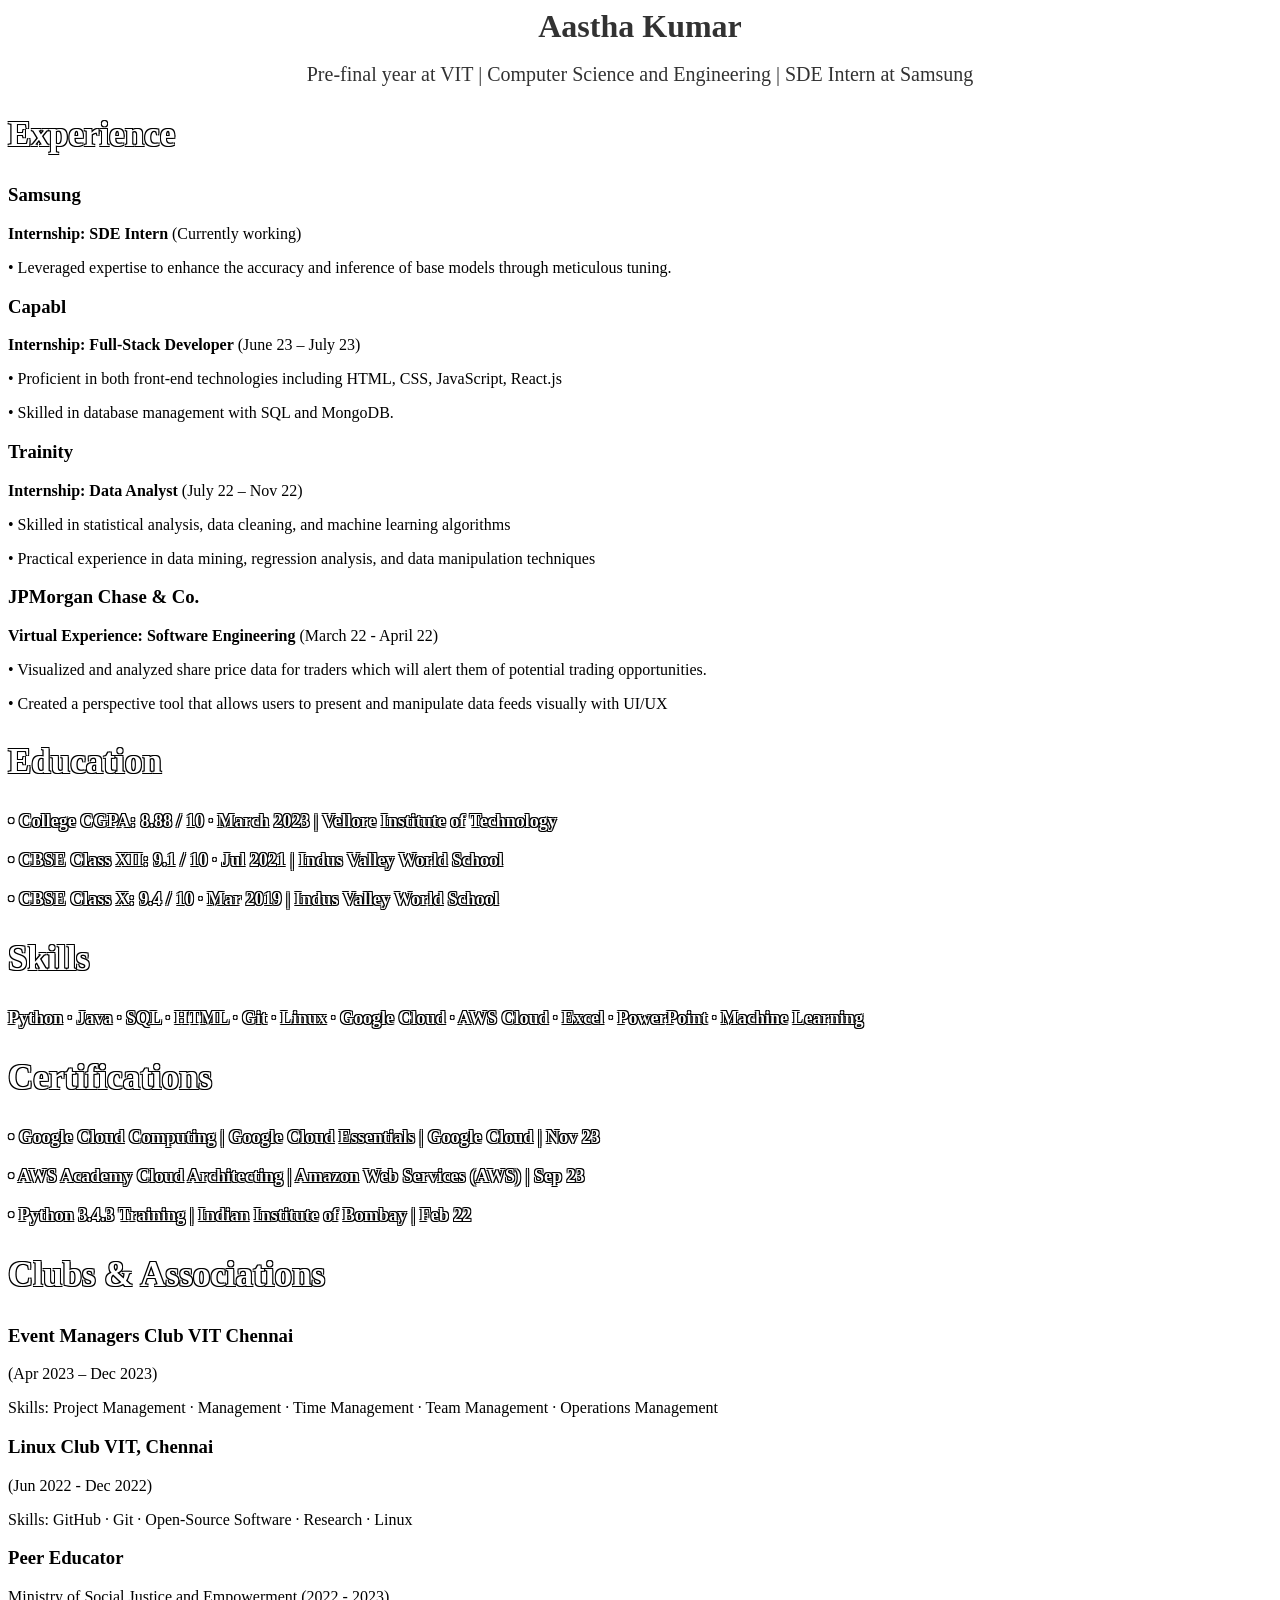
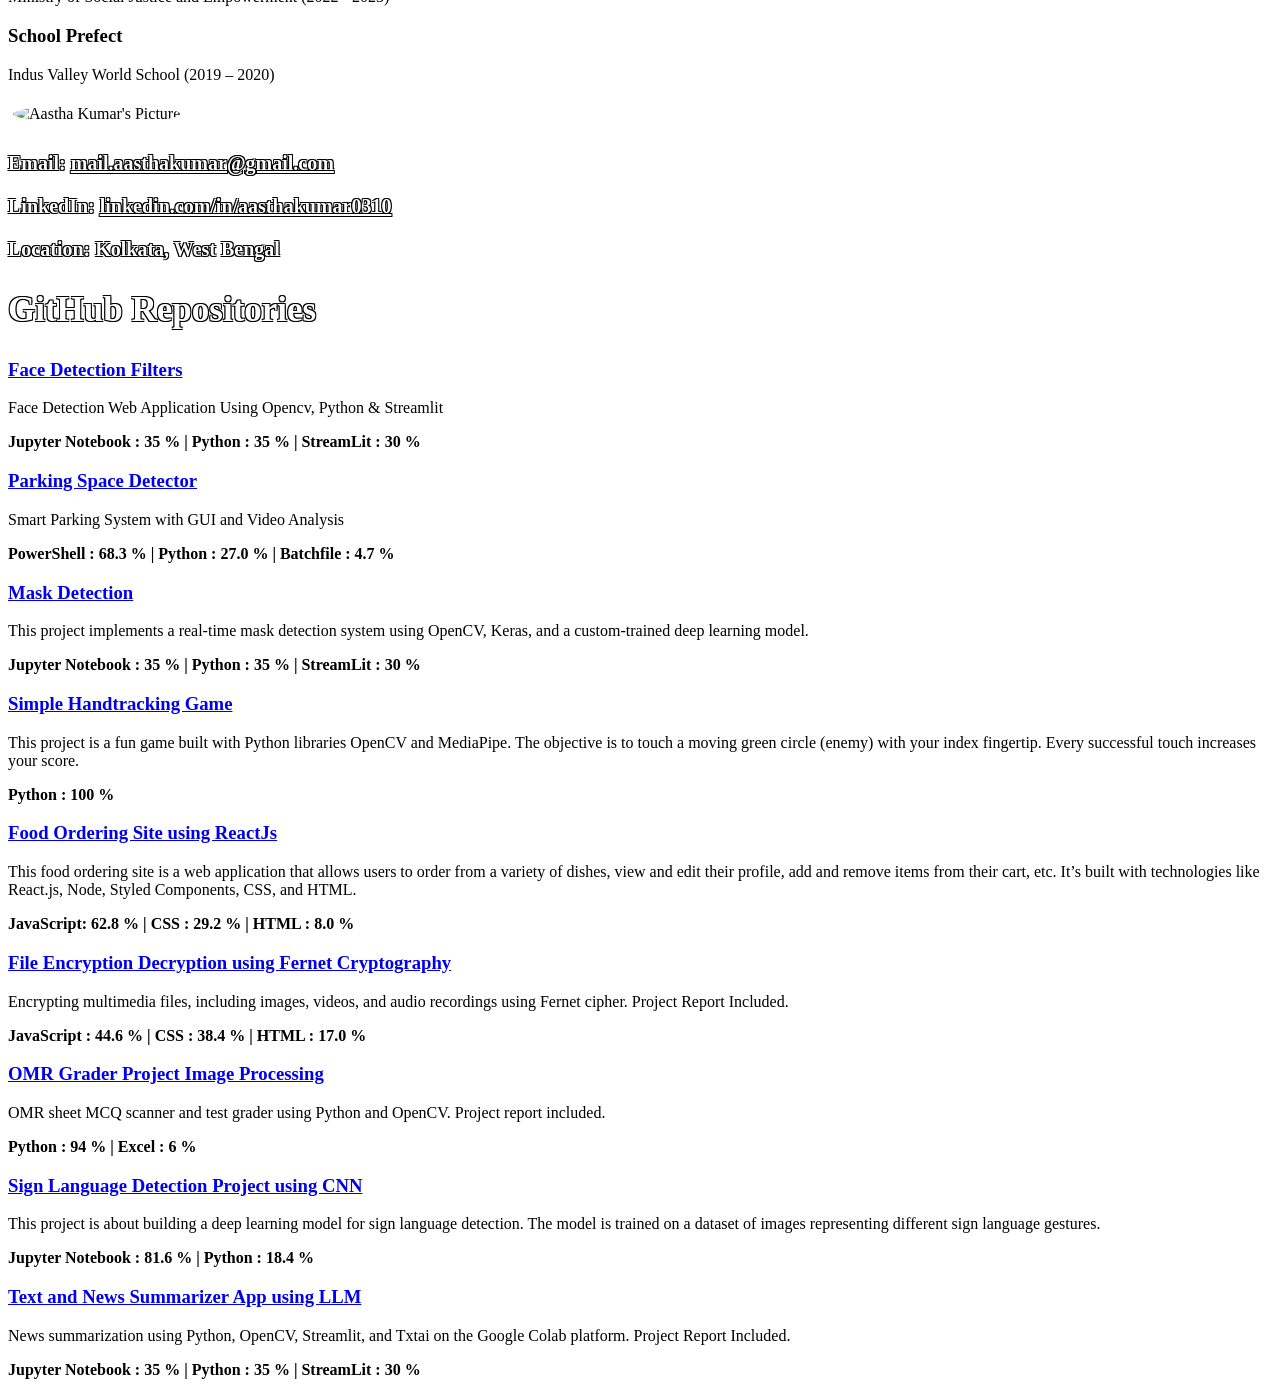
==== index.html @ ce2ca61d "Rename portfolio.html to index.html" ====
<!DOCTYPE html>
<html lang="en">
<head>
    <meta charset="UTF-8">
    <meta name="viewport" content="width=device-width, initial-scale=1.0">
    <title>Aastha Kumar's Resume Portfolio</title>
    <link rel="stylesheet" href="styles.css">
    <style>
        .header {
            font-weight: 300; /* Thinner font weight */
            opacity: 0.8; /* More transparent */
            text-align: center;
            margin-bottom: 20px;
        }
        .header h1 {
            margin: 0;
            font-size: 2em; /* Adjust font size as needed */
        }
        .header p {
            margin: 0;
            font-size: 1em; /* Adjust font size as needed */
        }
        .outlined-heading {
            color: white;
            text-shadow: -1px -1px 0 black, 1px -1px 0 black, -1px 1px 0 black, 1px 1px 0 black;
            font-weight: bold;
            font-size: 1.5em; /* Increase the font size */
        }
        .outlined-text {
            color: black;
            text-shadow: -1px -1px 0 #fff, 1px -1px 0 #fff, -1px 1px 0 #fff, 1px 1px 0 #fff;
            font-size: 1.2em; /* Increase the font size */
        }
    </style>
</head>
<body>
    <header class="header">
      <h1><b>Aastha Kumar</b></h1><br>
        <p style="font-size:20px;">Pre-final year at VIT | Computer Science and Engineering | SDE Intern at Samsung</p>
    </header>
    <div class="container">
        <div class="left-column">
            <section class="experience">
                <h2 style="font-size:35px;" class="outlined-heading">Experience</h2>
                <div>
                    <h3><b>Samsung</b></h3>
                    <p ><strong>Internship: SDE Intern</strong> (Currently working)</p>
                    <p>• Leveraged expertise to enhance the accuracy and inference of base models through meticulous tuning.</p>
                </div>
                <div>
                    <h3><b>Capabl</b></h3>
                    <p><strong>Internship: Full-Stack Developer</strong> (June 23 – July 23)</p>
                    <p>• Proficient in both front-end technologies including HTML, CSS, JavaScript, React.js</p>
                    <p>• Skilled in database management with SQL and MongoDB.</p>
                </div>
                <div>
                    <h3><b>Trainity</b></h3>
                    <p><strong>Internship: Data Analyst</strong> (July 22 – Nov 22)</p>
                    <p>• Skilled in statistical analysis, data cleaning, and machine learning algorithms</p>
                    <p>• Practical experience in data mining, regression analysis, and data manipulation techniques</p>
                </div>
                <div>
                    <h3><b>JPMorgan Chase & Co.</b></h3>
                    <p><strong>Virtual Experience: Software Engineering</strong> (March 22 - April 22)</p>
                    <p>• Visualized and analyzed share price data for traders which will alert them of potential trading opportunities.</p>
                    <p>• Created a perspective tool that allows users to present and manipulate data feeds visually with UI/UX</p>
                </div>
            </section>
            <section class="education">
                <h2 style="font-size:35px;" class="outlined-heading">Education</h2>
                <p class="outlined-heading" style="font-size:18px">• College CGPA: 8.88 / 10 · March 2023 | Vellore Institute of Technology</p>
                <p class="outlined-heading" style="font-size:18px">• CBSE Class XII: 9.1 / 10 · Jul 2021 | Indus Valley World School</p>
                <p class="outlined-heading" style="font-size:18px">• CBSE Class X: 9.4 / 10 · Mar 2019 | Indus Valley World School</p>
            </section>
            <section class="skills">
                <h2 style="font-size:35px;" class="outlined-heading">Skills</h2>
                <p class="outlined-heading" style="font-size:18px">Python · Java · SQL · HTML · Git · Linux · Google Cloud · AWS Cloud · Excel · PowerPoint · Machine Learning</p>
            </section>
            <section class="certifications">
                <h2 style="font-size:35px;" class="outlined-heading">Certifications</h2>
                <p class="outlined-heading" style="font-size:18px">• Google Cloud Computing | Google Cloud Essentials | Google Cloud | Nov 23</p>
                <p class="outlined-heading" style="font-size:18px">• AWS Academy Cloud Architecting | Amazon Web Services (AWS) | Sep 23</p>
                <p class="outlined-heading" style="font-size:18px">• Python 3.4.3 Training | Indian Institute of Bombay | Feb 22</p>
            </section>
            <section class="clubs">
                <h2 style="font-size:35px;" class="outlined-heading">Clubs & Associations</h2>
                <div>
                    <h3><b>Event Managers Club VIT Chennai</b></h3>
                    <p>(Apr 2023 – Dec 2023)</p>
                    <p>Skills: Project Management · Management · Time Management · Team Management · Operations Management</p>
                </div>
                <div>
                    <h3><b>Linux Club VIT, Chennai</b></h3>
                    <p>(Jun 2022 - Dec 2022)</p>
                    <p>Skills: GitHub · Git · Open-Source Software · Research · Linux</p>
                </div>
                <div>
                  <h3><b>Peer Educator</b></h3>
                    <p>Ministry of Social Justice and Empowerment (2022 - 2023)</p>
                </div>
                <div>
                    <h3><b>School Prefect</b></h3>
                    <p>Indus Valley World School (2019 – 2020)</p>
                </div>
            </section>
        </div>
        <div class="right-column">
            <img src="https://get-aastha.github.io/mypic/me.png" alt="Aastha Kumar's Picture" style="border-radius: 50%; width: 200px; height: 200px; background-color: white; margin: 0 auto; overflow: hidden; border: 5px solid white;">
          

          <h3 style="font-size:20px;" class="outlined-heading">Email: <a href="mailto:mail.aasthakumar@gmail.com" style ="color:white">mail.aasthakumar@gmail.com</a></h3>
            
          <h3 style="font-size:20px;" class="outlined-heading" >LinkedIn: <a href="https://linkedin.com/in/aasthakumar0310" style ="color:white" target="_blank"  >linkedin.com/in/aasthakumar0310</a></h3>
            
             <h2 style="font-size:20px;" class="outlined-heading">Location: Kolkata, West Bengal</h2>
            <section class="github">
                <h2 style="font-size:35px;" class="outlined-heading">GitHub Repositories</h2>
                <div>
                    <h3><a href="https://github.com/get-aastha/Face-Detection-Filters" target="_blank">Face Detection Filters</a> </h3>
                    <p style="color: black">Face Detection Web Application Using Opencv, Python & Streamlit</p>
                   <p style="color: black"><strong>Jupyter Notebook : 35 % | Python : 35 % | StreamLit : 30 % </strong> </p>
                 
                </div>
                <div>
                    
                    <h3><a href="https://github.com/get-aastha/Parking-Space-Detector" target="_blank">Parking Space Detector</a> </h3>
                    <p style="color: black">Smart Parking System with GUI and Video Analysis</p>
                    <p style="color: black" ><strong>PowerShell : 68.3 % | Python : 27.0 % | Batchfile : 4.7 %</strong></p>
                </div>
                <div>
                    <h3><a href="https://github.com/get-aastha/Mask_Detection" target="_blank">Mask Detection</a> </h3>
                    <p style="color: black">This project implements a real-time mask detection system using OpenCV, Keras, and a custom-trained deep learning model.</p>
                    <p style="color: black"><strong>Jupyter Notebook : 35 % | Python : 35 % | StreamLit : 30 %</strong></p>
                </div>
                <div>
                    <h3><a href="https://github.com/get-aastha/Simple-Handtracking-Game" target="_blank">Simple Handtracking Game</a> </h3>
                    <p style="color: black">This project is a fun game built with Python libraries OpenCV and MediaPipe. The objective is to touch a moving green circle (enemy) with your index fingertip. Every successful touch increases your score.</p>
                    <p style="color: black"><strong>Python : 100 %</strong></p>
                </div>
                <div>
                    <h3><a href="https://github.com/get-aastha/Food-Ordering-Site-using-ReactJs" target="_blank">Food Ordering Site using ReactJs</a> </h3>
                    <p style="color: black">This food ordering site is a web application that allows users to order from a variety of dishes, view and edit their profile, add and remove items from their cart, etc. It’s built with technologies like React.js,  Node, Styled Components, CSS, and HTML.</p>
                    <p style="color: black"><strong>JavaScript: 62.8 % | CSS : 29.2 % | HTML : 8.0 %</strong> </p>
                </div>
              
                <div>
                    <h3><a href="https://github.com/get-aastha/File_Encryption_Decryption_using_Fernet_Cryptography" target="_blank">File Encryption Decryption using Fernet Cryptography</a> </h3>
                    <p style="color: black">Encrypting multimedia files, including images, videos, and audio recordings using Fernet cipher. Project Report Included.</p>
                    <p style="color:black"><strong>JavaScript : 44.6 % | CSS : 38.4 % | HTML : 17.0 %</strong> </p>
                </div>
                <div>
                    <h3><a href="https://github.com/get-aastha/OMR_Grader_Project_Image_Processing" target="_blank">OMR Grader Project Image Processing</a> </h3>
                    <p style="color: black">OMR sheet MCQ scanner and test grader using Python and OpenCV. Project report included.</p>
                    <p style="color: black"><strong>Python : 94 % | Excel : 6 % </strong></p>
                </div>
                <div>
                    <h3><a href="https://github.com/get-aastha/Sign-Language-Detection-Project-using-CNN" target="_blank">Sign Language Detection Project using CNN</a> </h3>
                    <p style="color: black">This project is about building a deep learning model for sign language detection. The model is trained on a dataset of images representing different sign language gestures.</p>
                    <p style="color: black"><strong>Jupyter Notebook : 81.6 % | Python : 18.4 %</strong></p>
                </div>
                <div>
                    <h3><a href="https://github.com/get-aastha/Text_Summarizer_LLM" target="_blank">Text and News Summarizer App using LLM</a> </h3>
                    <p style="color: black">News summarization using Python, OpenCV, Streamlit, and Txtai on the Google Colab platform. Project Report Included.</p>
                    <p style="color: black"><strong>Jupyter Notebook : 35 % | Python : 35 % | StreamLit : 30 % </strong> </p>
                </div>
            </section>
        </div>
    </div>
    <script src="script.js"></script>
</body>
</html>
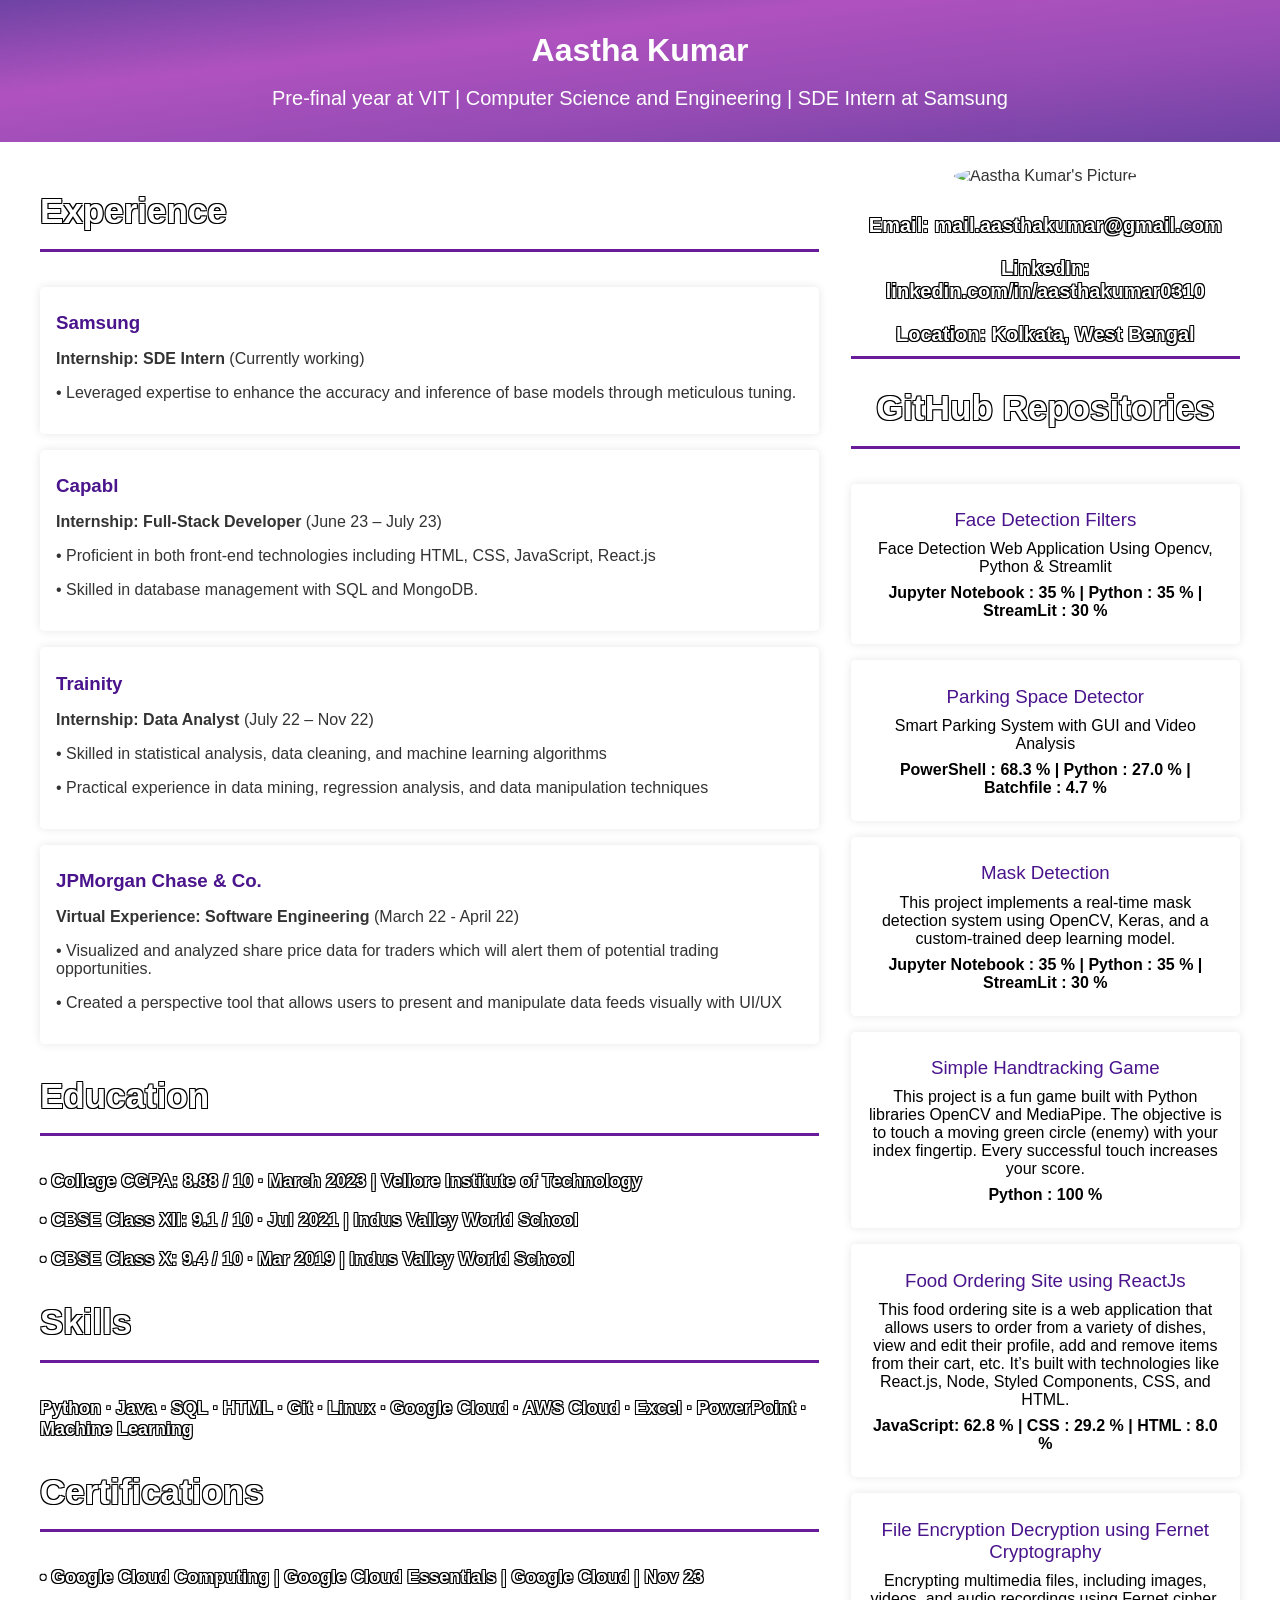
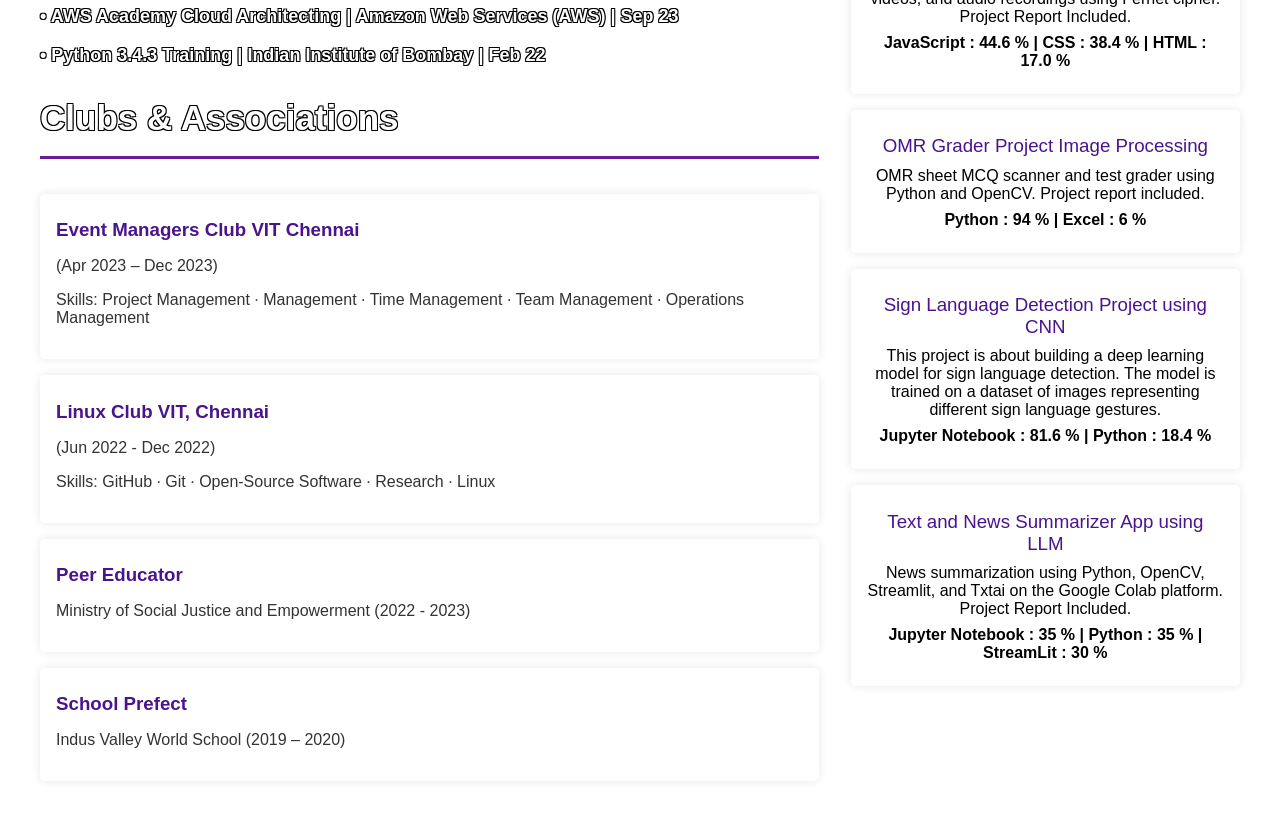
==== commit 7767aae5: "Update index.html" ====
--- a/index.html
+++ b/index.html
@@ -4,7 +4,7 @@
     <meta charset="UTF-8">
     <meta name="viewport" content="width=device-width, initial-scale=1.0">
     <title>Aastha Kumar's Resume Portfolio</title>
-    <link rel="stylesheet" href="styles.css">
+    <link rel="stylesheet" href="index.css">
     <style>
         .header {
             font-weight: 300; /* Thinner font weight */
@@ -166,6 +166,6 @@
             </section>
         </div>
     </div>
-    <script src="script.js"></script>
+    <script src="index.js"></script>
 </body>
 </html>
--- a/index.css
+++ b/index.css
@@ -0,0 +1,127 @@
+body {
+    font-family: 'Arial', sans-serif;
+    margin: 0;
+    padding: 0;
+    background: url('https://4kwallpapers.com/images/wallpapers/lofi-japanese-2880x1800-14884.jpg') no-repeat center center fixed;
+    background-size: cover;
+    color: #333;
+}
+
+header {
+    background: linear-gradient(to bottom right, #4a148c, #9c27b0, #7b1fa2, #4a148c);
+    color: white;
+    text-align: center;
+    padding: 2em 0;
+    margin-bottom: 2em;
+}
+
+header h1 {
+    margin: 0.5em 0;
+    font-size: 2.5em;
+    font-weight: 400;
+}
+
+header p {
+    margin: 0.2em 0;
+    font-size: 1.2em;
+}
+
+.container {
+    display: flex;
+    max-width: 1200px;
+    margin: 0 auto;
+    padding: 0 2em;
+}
+
+.left-column {
+    flex: 2;
+    margin-right: 2em;
+}
+
+.right-column {
+    flex: 1;
+    text-align: center;
+}
+
+.right-column img {
+    width: 200px;
+    height: 200px;
+    border-radius: 50%;
+    margin-bottom: 1em;
+}
+
+.right-column p {
+    margin: 0.5em 0;
+    color: white;
+}
+
+.right-column a {
+    color: #ff9800;
+    text-decoration: none;
+}
+
+.right-column a:hover {
+    text-decoration: underline;
+}
+
+main {
+    background-color: rgba(255, 255, 255, 0.9);
+    border-radius: 10px;
+    box-shadow: 0 0 15px rgba(0, 0, 0, 0.1);
+    margin-bottom: 2em;
+    padding: 2em;
+}
+
+section {
+    margin-bottom: 2em;
+}
+
+h2 {
+    border-bottom: 3px solid #6a1b9a;
+    padding-bottom: 0.5em;
+    margin-bottom: 1em;
+    color: #6a1b9a;
+    font-weight: 400;
+}
+
+.experience div, .clubs div, .github div {
+    margin: 1em 0;
+    padding: 1em;
+    background-color: rgba(255, 255, 255, 0.9);
+    border-radius: 5px;
+    box-shadow: 0 0 10px rgba(0, 0, 0, 0.1);
+}
+
+.experience h3, .clubs h3, .github h3 {
+    margin: 0.5em 0;
+    color: #4a148c;
+    font-weight: 400;
+}
+
+.github h3 a {
+    color: #4a148c;
+    text-decoration: none;
+}
+
+.github h3 span {
+    font-size: 0.8em;
+    font-weight: 300;
+    color: #666;
+}
+
+a {
+    color: #ff9800;
+    text-decoration: none;
+}
+
+a:hover {
+    text-decoration: underline;
+}
+
+.contact-info {
+    color: white;
+}
+
+.github-heading {
+    color: white;
+}
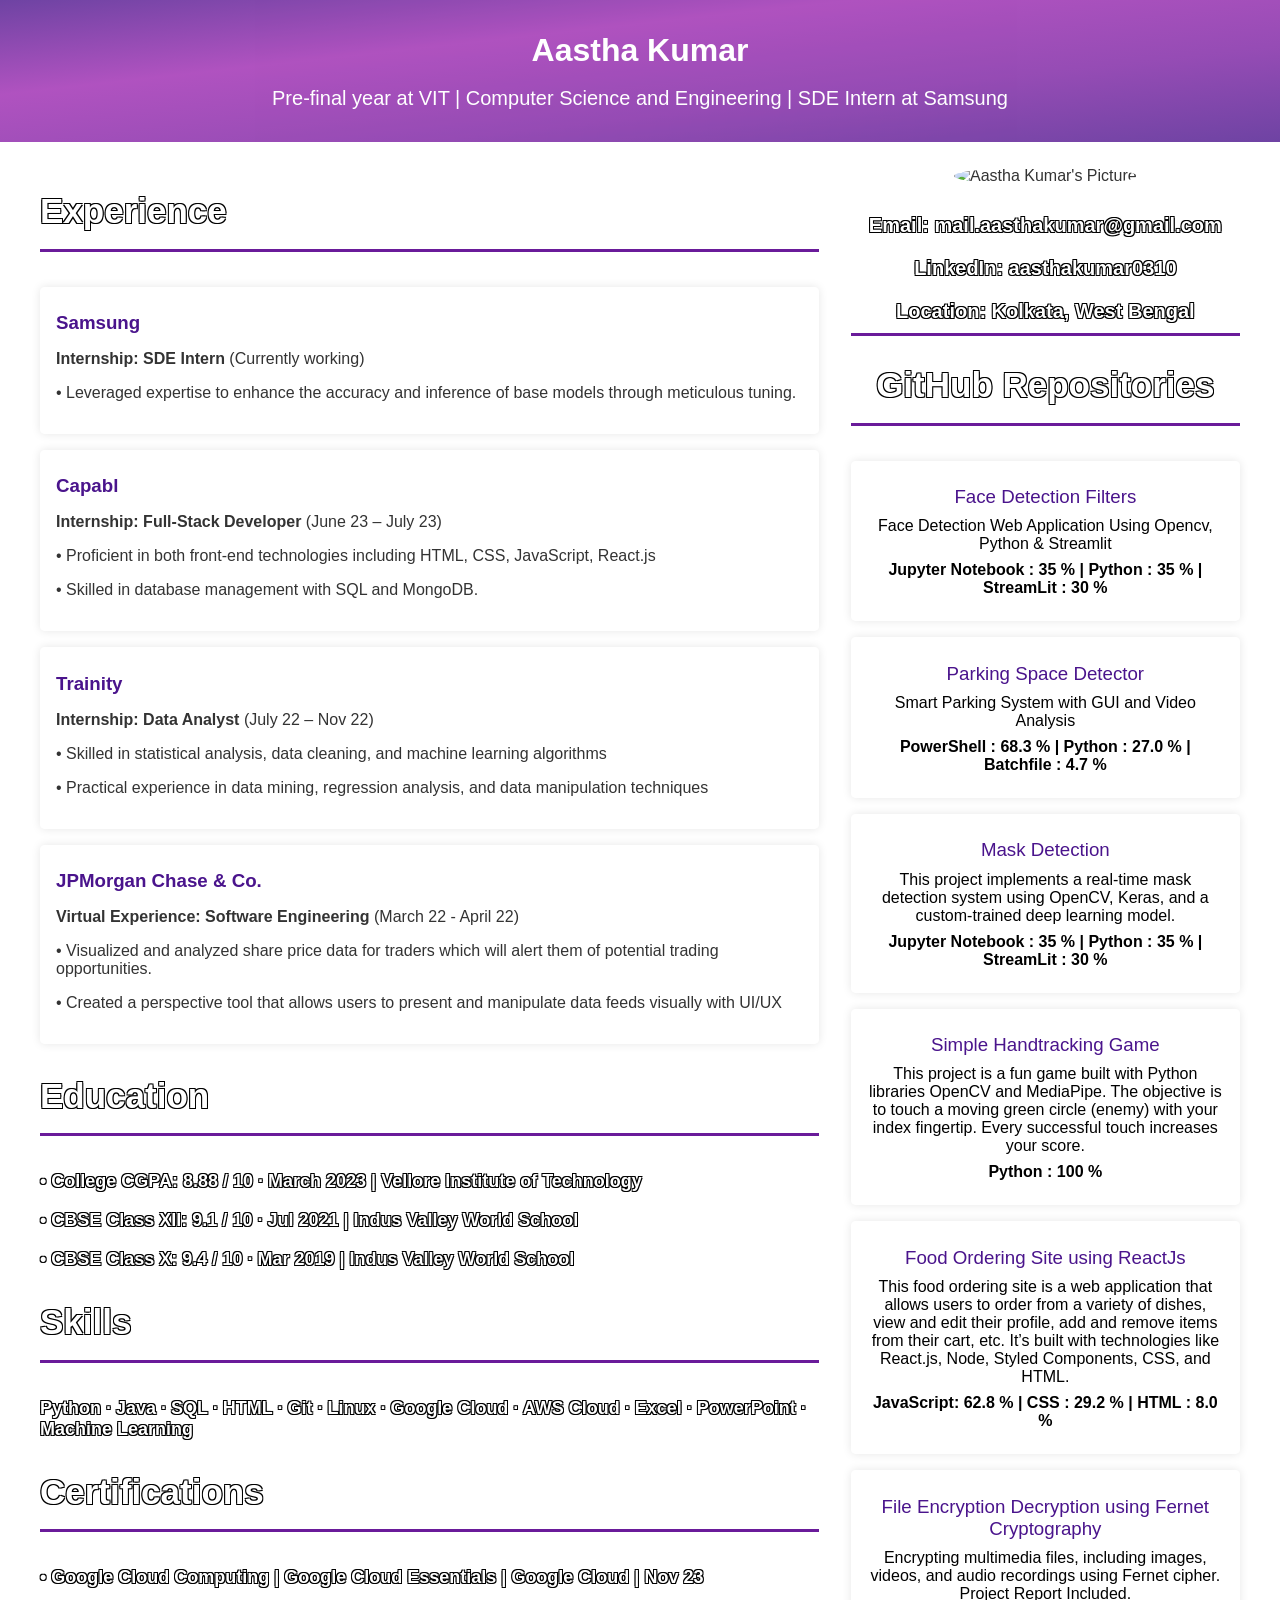
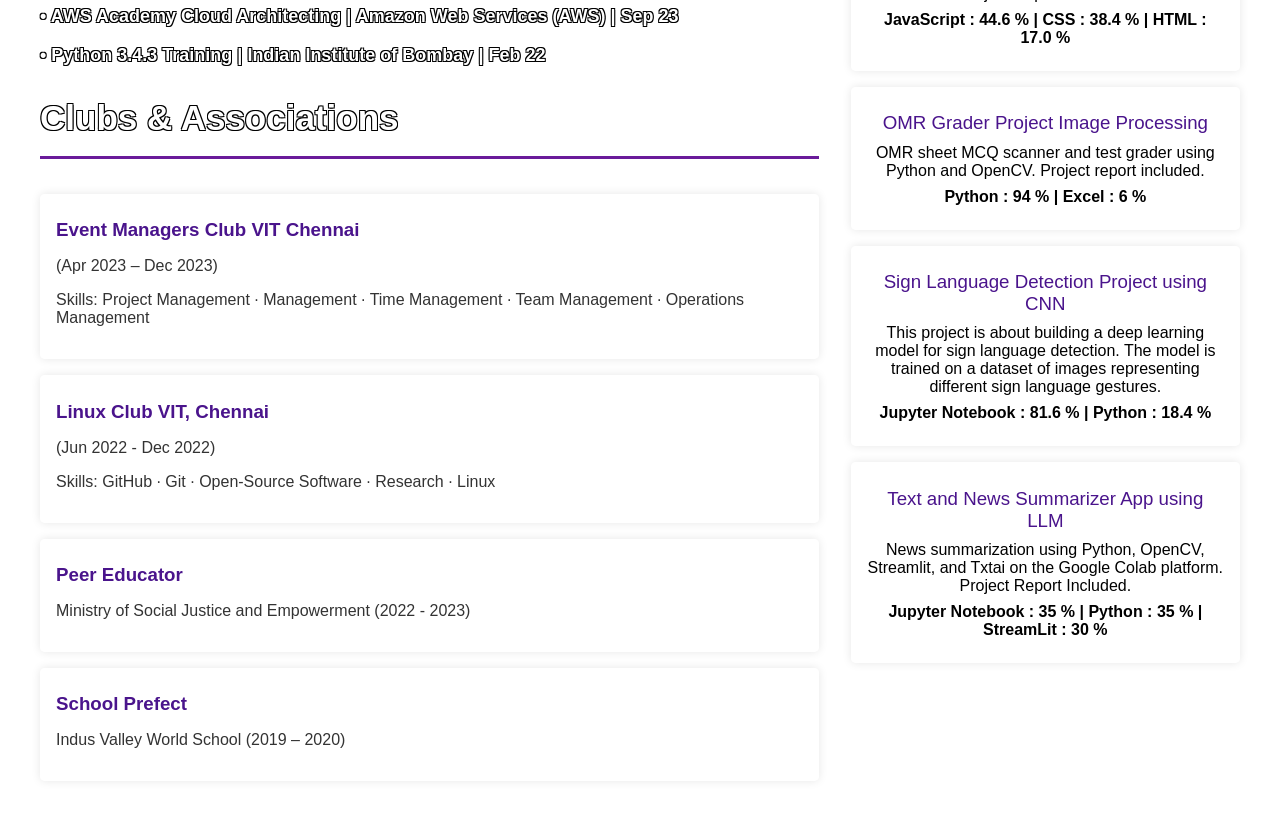
==== commit 56bc4cc1: "Update index.html" ====
--- a/index.html
+++ b/index.html
@@ -110,7 +110,7 @@
 
           <h3 style="font-size:20px;" class="outlined-heading">Email: <a href="mailto:mail.aasthakumar@gmail.com" style ="color:white">mail.aasthakumar@gmail.com</a></h3>
             
-          <h3 style="font-size:20px;" class="outlined-heading" >LinkedIn: <a href="https://linkedin.com/in/aasthakumar0310" style ="color:white" target="_blank"  >linkedin.com/in/aasthakumar0310</a></h3>
+          <h3 style="font-size:20px;" class="outlined-heading" >LinkedIn: <a href="https://linkedin.com/in/aasthakumar0310" style ="color:white" target="_blank"  >aasthakumar0310</a></h3>
             
              <h2 style="font-size:20px;" class="outlined-heading">Location: Kolkata, West Bengal</h2>
             <section class="github">
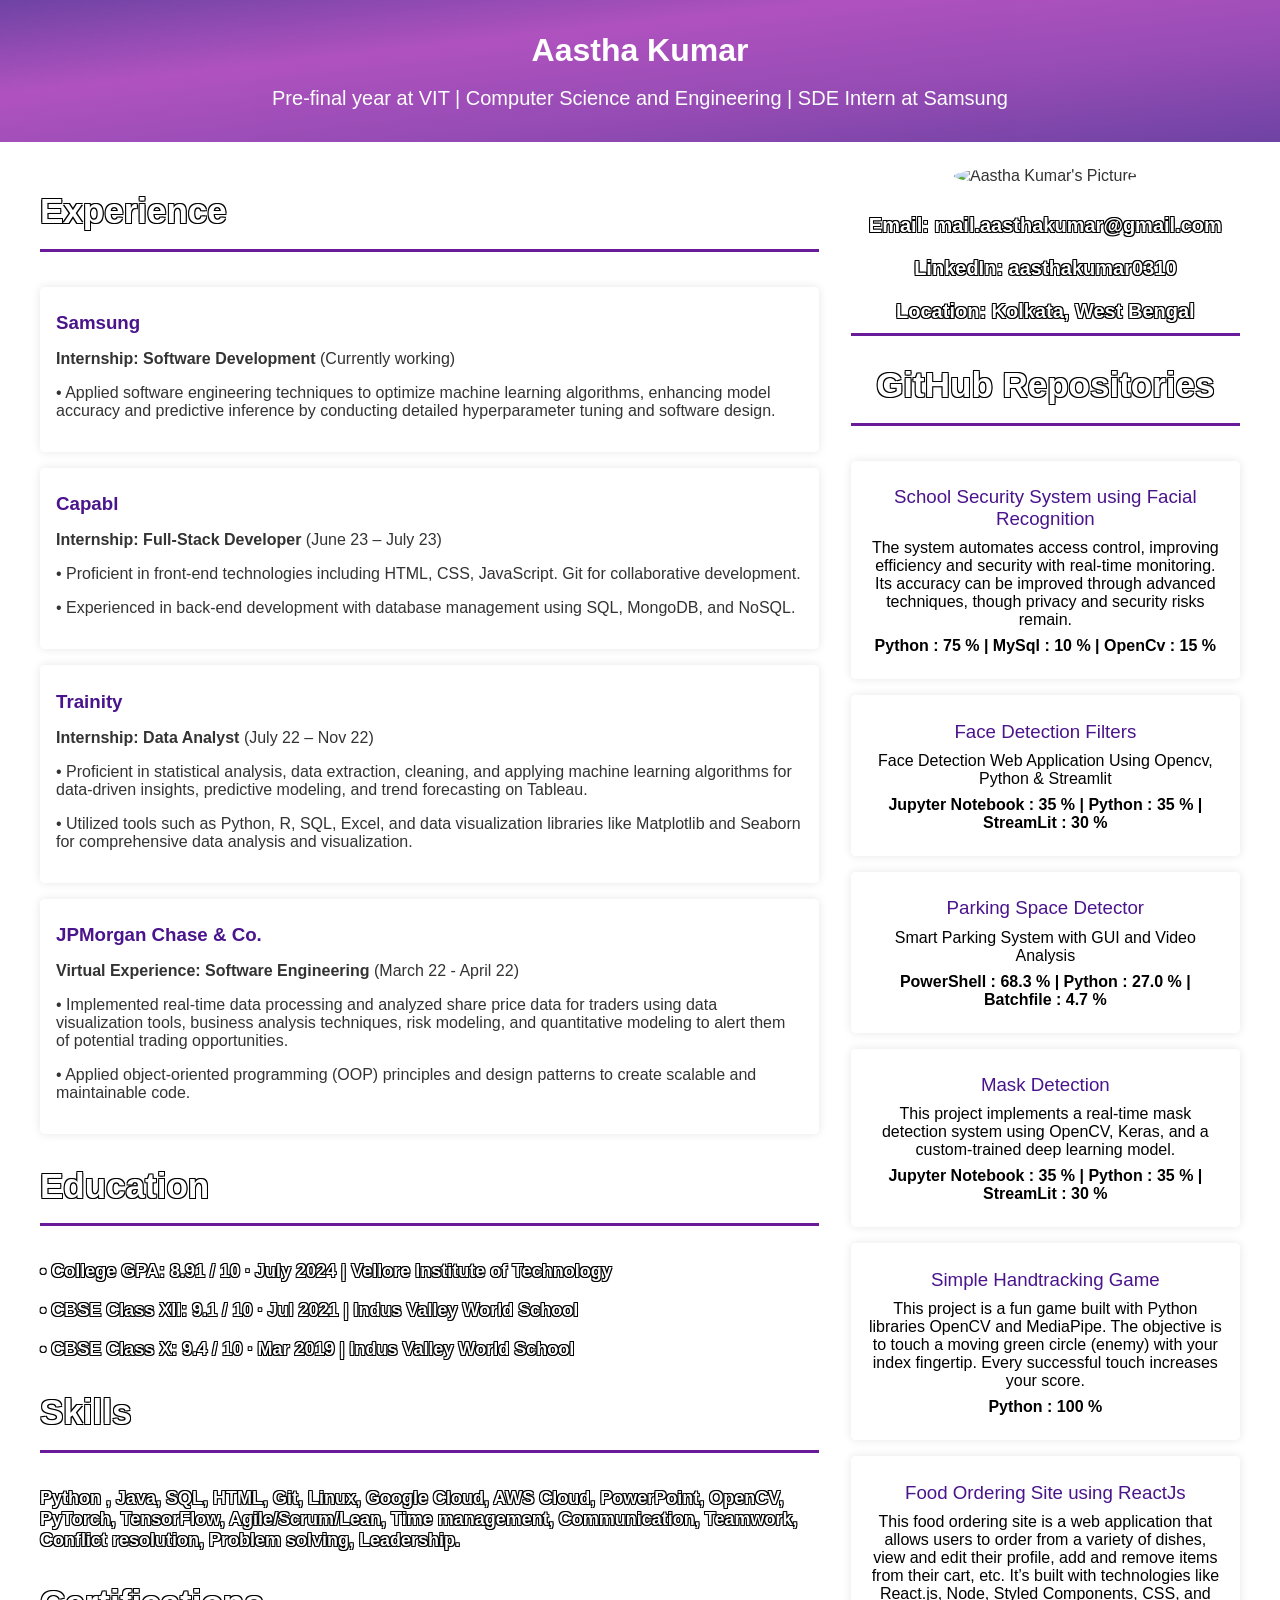
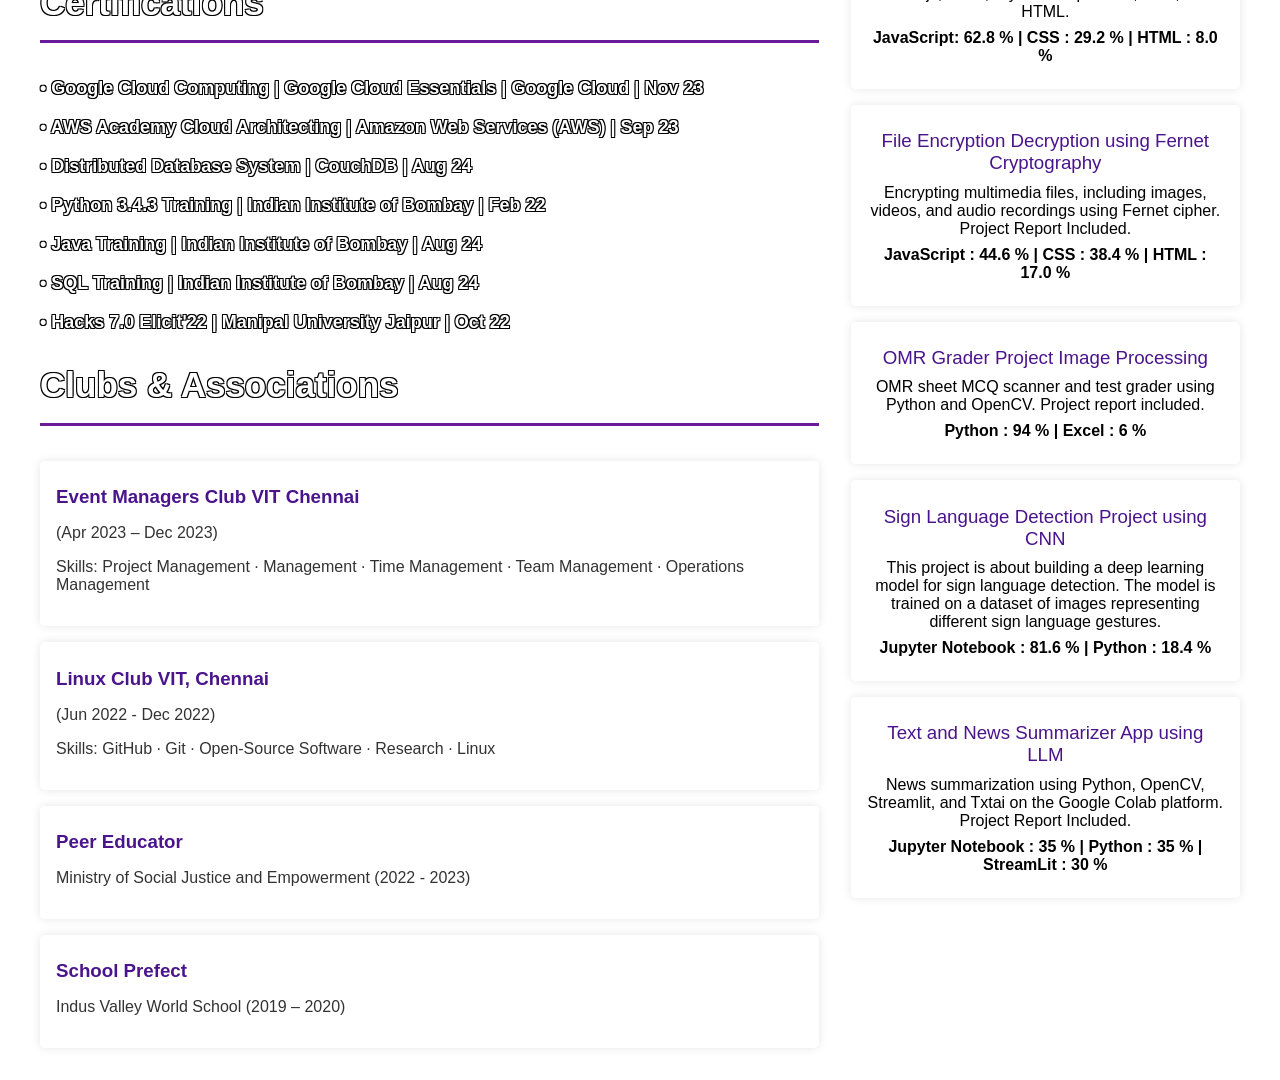
==== commit 4e2bed62: "Update index.html" ====
--- a/index.html
+++ b/index.html
@@ -41,46 +41,50 @@
     <div class="container">
         <div class="left-column">
             <section class="experience">
-                <h2 style="font-size:35px;" class="outlined-heading">Experience</h2>
-                <div>
-                    <h3><b>Samsung</b></h3>
-                    <p ><strong>Internship: SDE Intern</strong> (Currently working)</p>
-                    <p>• Leveraged expertise to enhance the accuracy and inference of base models through meticulous tuning.</p>
-                </div>
-                <div>
-                    <h3><b>Capabl</b></h3>
-                    <p><strong>Internship: Full-Stack Developer</strong> (June 23 – July 23)</p>
-                    <p>• Proficient in both front-end technologies including HTML, CSS, JavaScript, React.js</p>
-                    <p>• Skilled in database management with SQL and MongoDB.</p>
-                </div>
-                <div>
-                    <h3><b>Trainity</b></h3>
-                    <p><strong>Internship: Data Analyst</strong> (July 22 – Nov 22)</p>
-                    <p>• Skilled in statistical analysis, data cleaning, and machine learning algorithms</p>
-                    <p>• Practical experience in data mining, regression analysis, and data manipulation techniques</p>
-                </div>
-                <div>
-                    <h3><b>JPMorgan Chase & Co.</b></h3>
-                    <p><strong>Virtual Experience: Software Engineering</strong> (March 22 - April 22)</p>
-                    <p>• Visualized and analyzed share price data for traders which will alert them of potential trading opportunities.</p>
-                    <p>• Created a perspective tool that allows users to present and manipulate data feeds visually with UI/UX</p>
-                </div>
-            </section>
+    <h2 style="font-size:35px;" class="outlined-heading">Experience</h2>
+    <div>
+        <h3><b>Samsung</b></h3>
+        <p><strong>Internship: Software Development</strong> (Currently working)</p>
+        <p>• Applied software engineering techniques to optimize machine learning algorithms, enhancing model accuracy and predictive inference by conducting detailed hyperparameter tuning and software design.</p>
+    </div>
+    <div>
+        <h3><b>Capabl</b></h3>
+        <p><strong>Internship: Full-Stack Developer</strong> (June 23 – July 23)</p>
+        <p>• Proficient in front-end technologies including HTML, CSS, JavaScript. Git for collaborative development.</p>
+        <p>• Experienced in back-end development with database management using SQL, MongoDB, and NoSQL.</p>
+    </div>
+    <div>
+        <h3><b>Trainity</b></h3>
+        <p><strong>Internship: Data Analyst</strong> (July 22 – Nov 22)</p>
+        <p>• Proficient in statistical analysis, data extraction, cleaning, and applying machine learning algorithms for data-driven insights, predictive modeling, and trend forecasting on Tableau.</p>
+        <p>• Utilized tools such as Python, R, SQL, Excel, and data visualization libraries like Matplotlib and Seaborn for comprehensive data analysis and visualization.</p>
+    </div>
+    <div>
+        <h3><b>JPMorgan Chase & Co.</b></h3>
+        <p><strong>Virtual Experience: Software Engineering</strong> (March 22 - April 22)</p>
+        <p>• Implemented real-time data processing and analyzed share price data for traders using data visualization tools, business analysis techniques, risk modeling, and quantitative modeling to alert them of potential trading opportunities.</p>
+        <p>• Applied object-oriented programming (OOP) principles and design patterns to create scalable and maintainable code.</p>
+    </div>
+</section>
             <section class="education">
                 <h2 style="font-size:35px;" class="outlined-heading">Education</h2>
-                <p class="outlined-heading" style="font-size:18px">• College CGPA: 8.88 / 10 · March 2023 | Vellore Institute of Technology</p>
+                <p class="outlined-heading" style="font-size:18px">• College GPA: 8.91 / 10 · July 2024 | Vellore Institute of Technology</p>
                 <p class="outlined-heading" style="font-size:18px">• CBSE Class XII: 9.1 / 10 · Jul 2021 | Indus Valley World School</p>
                 <p class="outlined-heading" style="font-size:18px">• CBSE Class X: 9.4 / 10 · Mar 2019 | Indus Valley World School</p>
             </section>
             <section class="skills">
                 <h2 style="font-size:35px;" class="outlined-heading">Skills</h2>
-                <p class="outlined-heading" style="font-size:18px">Python · Java · SQL · HTML · Git · Linux · Google Cloud · AWS Cloud · Excel · PowerPoint · Machine Learning</p>
+                <p class="outlined-heading" style="font-size:18px">Python , Java, SQL, HTML, Git, Linux, Google Cloud, AWS Cloud, PowerPoint, OpenCV, PyTorch, TensorFlow, Agile/Scrum/Lean, Time management, Communication, Teamwork, Conflict resolution, Problem solving, Leadership.</p>
             </section>
             <section class="certifications">
                 <h2 style="font-size:35px;" class="outlined-heading">Certifications</h2>
                 <p class="outlined-heading" style="font-size:18px">• Google Cloud Computing | Google Cloud Essentials | Google Cloud | Nov 23</p>
                 <p class="outlined-heading" style="font-size:18px">• AWS Academy Cloud Architecting | Amazon Web Services (AWS) | Sep 23</p>
+              <p class="outlined-heading" style="font-size:18px">• Distributed Database System | CouchDB | Aug 24</p>
                 <p class="outlined-heading" style="font-size:18px">• Python 3.4.3 Training | Indian Institute of Bombay | Feb 22</p>
+              <p class="outlined-heading" style="font-size:18px">• Java Training | Indian Institute of Bombay | Aug 24</p>
+              <p class="outlined-heading" style="font-size:18px">• SQL Training | Indian Institute of Bombay | Aug 24</p>
+              <p class="outlined-heading" style="font-size:18px">• Hacks 7.0 Elicit'22 | Manipal University Jaipur | Oct 22</p>
             </section>
             <section class="clubs">
                 <h2 style="font-size:35px;" class="outlined-heading">Clubs & Associations</h2>
@@ -115,6 +119,13 @@
              <h2 style="font-size:20px;" class="outlined-heading">Location: Kolkata, West Bengal</h2>
             <section class="github">
                 <h2 style="font-size:35px;" class="outlined-heading">GitHub Repositories</h2>
+              <div>
+                    <h3><a href="https://github.com/get-aastha/School-Security-System-using-Facial-Recognition" target="_blank">School Security System using Facial Recognition</a> </h3>
+                    <p style="color: black">
+The system automates access control, improving efficiency and security with real-time monitoring. Its accuracy can be improved through advanced techniques, though privacy and security risks remain.</p>
+                   <p style="color: black"><strong>Python : 75 % | MySql : 10 % | OpenCv : 15 % </strong> </p>
+                 
+                </div>
                 <div>
                     <h3><a href="https://github.com/get-aastha/Face-Detection-Filters" target="_blank">Face Detection Filters</a> </h3>
                     <p style="color: black">Face Detection Web Application Using Opencv, Python & Streamlit</p>
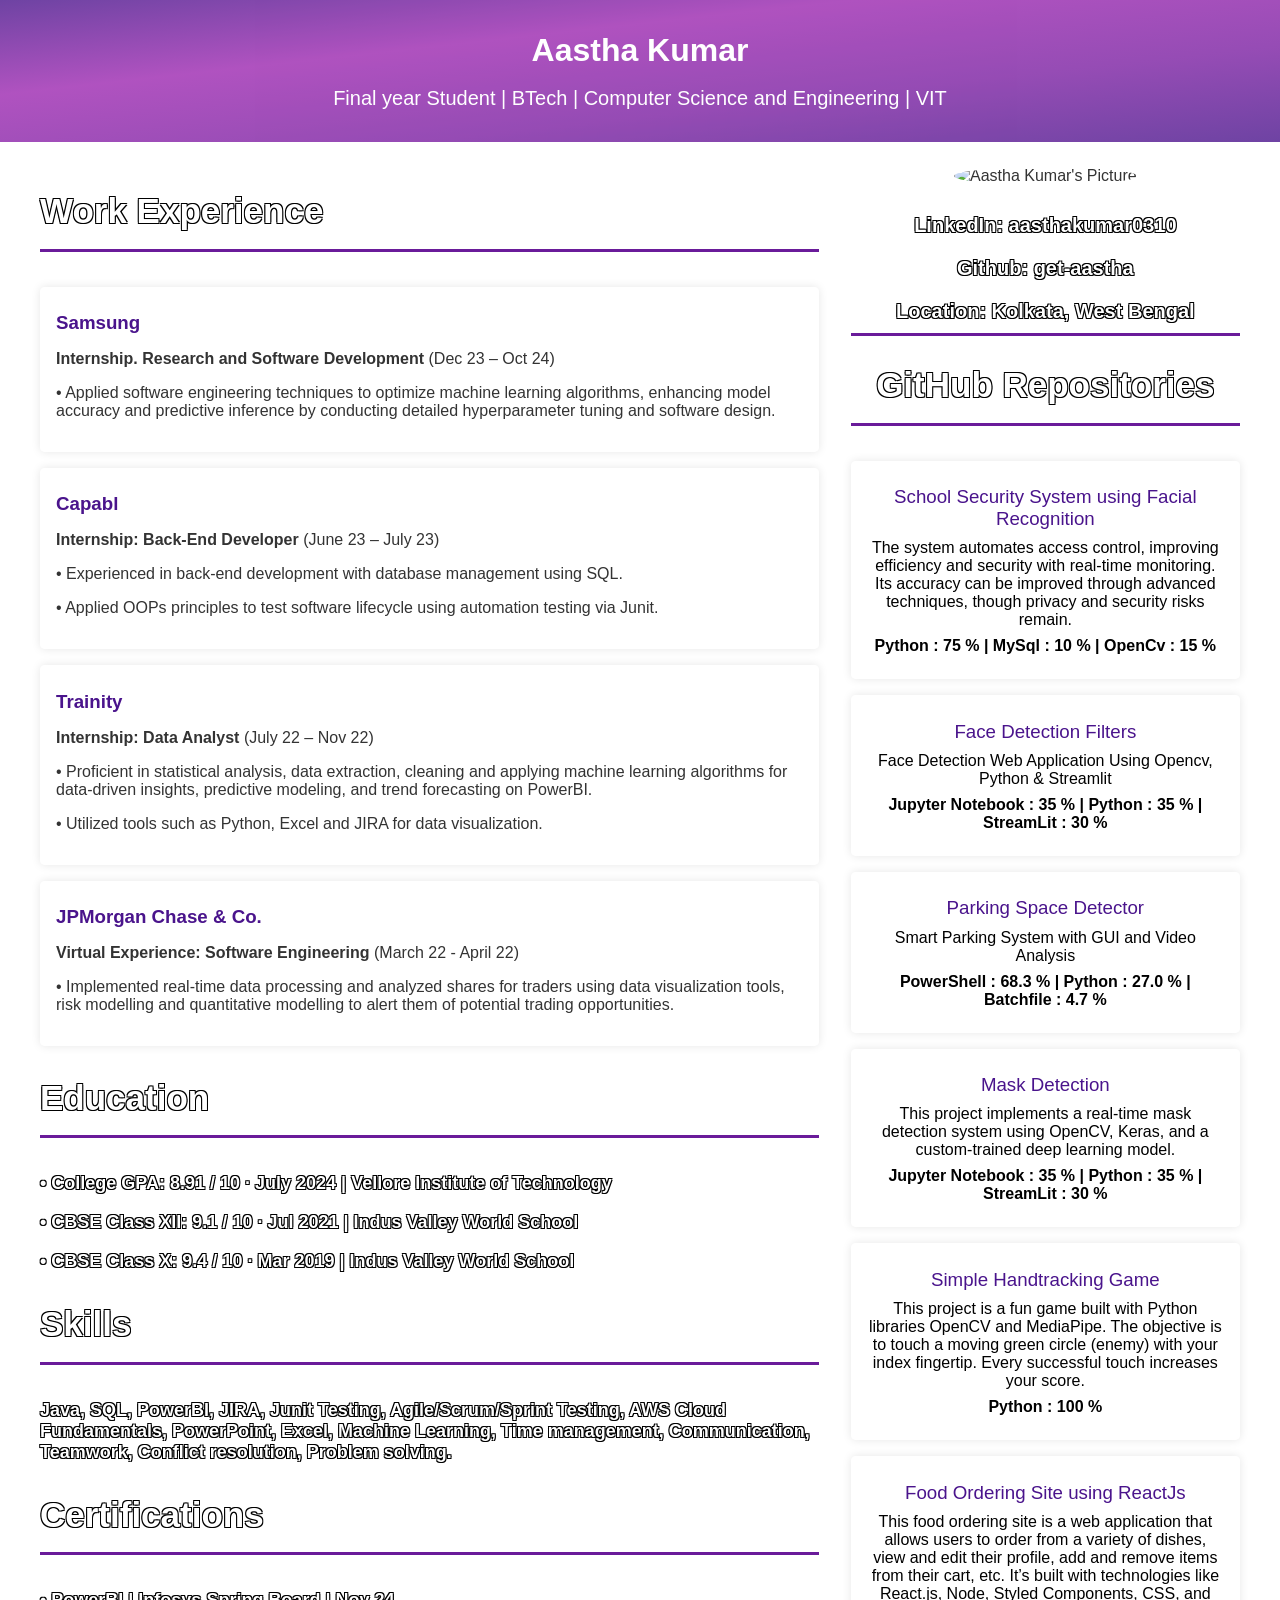
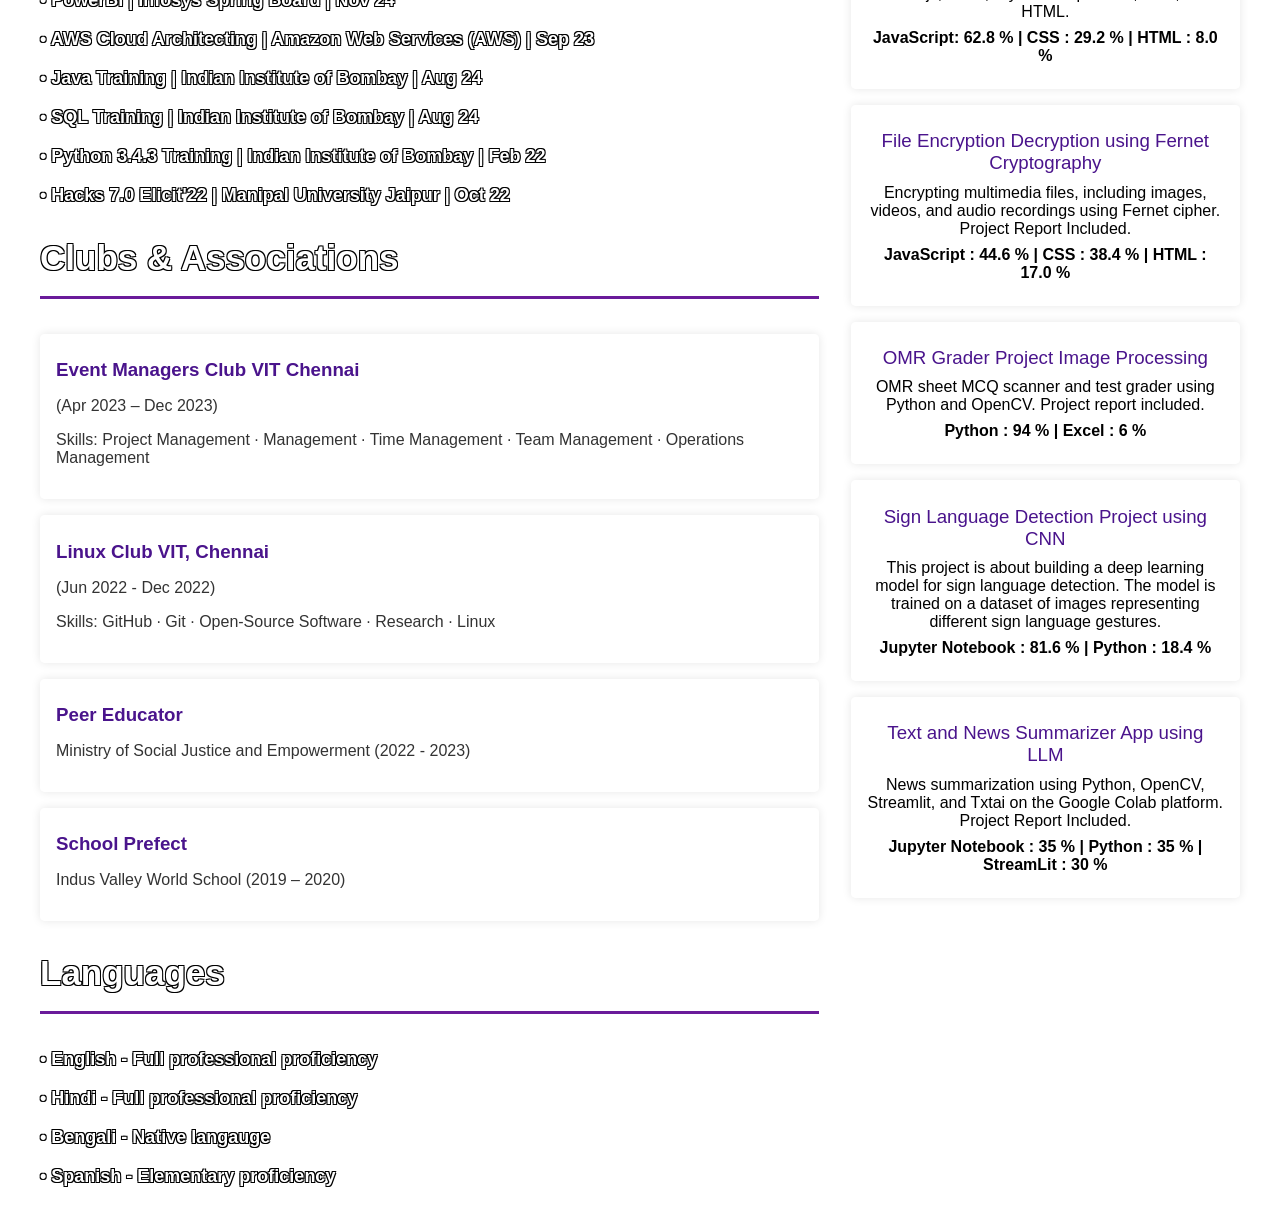
==== commit 1702ad48: "Update index.html" ====
--- a/index.html
+++ b/index.html
@@ -36,34 +36,35 @@
 <body>
     <header class="header">
       <h1><b>Aastha Kumar</b></h1><br>
-        <p style="font-size:20px;">Pre-final year at VIT | Computer Science and Engineering | SDE Intern at Samsung</p>
+        <p style="font-size:20px;">Final year Student  |  BTech  |  Computer Science and Engineering  |  VIT </p>
+   
     </header>
     <div class="container">
         <div class="left-column">
             <section class="experience">
-    <h2 style="font-size:35px;" class="outlined-heading">Experience</h2>
+    <h2 style="font-size:35px;" class="outlined-heading">Work Experience</h2>
     <div>
         <h3><b>Samsung</b></h3>
-        <p><strong>Internship: Software Development</strong> (Currently working)</p>
-        <p>• Applied software engineering techniques to optimize machine learning algorithms, enhancing model accuracy and predictive inference by conducting detailed hyperparameter tuning and software design.</p>
+        <p><strong>Internship. Research and Software Development</strong> (Dec 23 – Oct 24)</p>
+        <p>•	Applied software engineering techniques to optimize machine learning algorithms, enhancing model accuracy and predictive inference by conducting detailed hyperparameter tuning and software design.</p>
     </div>
     <div>
         <h3><b>Capabl</b></h3>
-        <p><strong>Internship: Full-Stack Developer</strong> (June 23 – July 23)</p>
-        <p>• Proficient in front-end technologies including HTML, CSS, JavaScript. Git for collaborative development.</p>
-        <p>• Experienced in back-end development with database management using SQL, MongoDB, and NoSQL.</p>
+        <p><strong>Internship: Back-End Developer</strong> (June 23 – July 23)</p>
+        <p>•	Experienced in back-end development with database management using SQL.</p>
+        <p>•	Applied OOPs principles to test software lifecycle using automation testing via Junit.</p>
     </div>
     <div>
         <h3><b>Trainity</b></h3>
         <p><strong>Internship: Data Analyst</strong> (July 22 – Nov 22)</p>
-        <p>• Proficient in statistical analysis, data extraction, cleaning, and applying machine learning algorithms for data-driven insights, predictive modeling, and trend forecasting on Tableau.</p>
-        <p>• Utilized tools such as Python, R, SQL, Excel, and data visualization libraries like Matplotlib and Seaborn for comprehensive data analysis and visualization.</p>
+        <p>•	Proficient in statistical analysis, data extraction, cleaning and applying machine learning algorithms for data-driven insights, predictive modeling, and trend forecasting on PowerBI.</p>
+        <p>•	Utilized tools such as Python, Excel and JIRA for data visualization.</p>
     </div>
     <div>
         <h3><b>JPMorgan Chase & Co.</b></h3>
         <p><strong>Virtual Experience: Software Engineering</strong> (March 22 - April 22)</p>
-        <p>• Implemented real-time data processing and analyzed share price data for traders using data visualization tools, business analysis techniques, risk modeling, and quantitative modeling to alert them of potential trading opportunities.</p>
-        <p>• Applied object-oriented programming (OOP) principles and design patterns to create scalable and maintainable code.</p>
+        <p>•	Implemented real-time data processing and analyzed shares for traders using data visualization tools, risk modelling and quantitative modelling to alert them of potential trading opportunities.</p>
+        
     </div>
 </section>
             <section class="education">
@@ -74,16 +75,16 @@
             </section>
             <section class="skills">
                 <h2 style="font-size:35px;" class="outlined-heading">Skills</h2>
-                <p class="outlined-heading" style="font-size:18px">Python , Java, SQL, HTML, Git, Linux, Google Cloud, AWS Cloud, PowerPoint, OpenCV, PyTorch, TensorFlow, Agile/Scrum/Lean, Time management, Communication, Teamwork, Conflict resolution, Problem solving, Leadership.</p>
+                <p class="outlined-heading" style="font-size:18px">Java, SQL, PowerBI, JIRA, Junit Testing, Agile/Scrum/Sprint Testing, AWS Cloud Fundamentals, PowerPoint, Excel, Machine Learning, Time management, Communication, Teamwork, Conflict resolution, Problem solving.</p>
             </section>
             <section class="certifications">
                 <h2 style="font-size:35px;" class="outlined-heading">Certifications</h2>
-                <p class="outlined-heading" style="font-size:18px">• Google Cloud Computing | Google Cloud Essentials | Google Cloud | Nov 23</p>
-                <p class="outlined-heading" style="font-size:18px">• AWS Academy Cloud Architecting | Amazon Web Services (AWS) | Sep 23</p>
-              <p class="outlined-heading" style="font-size:18px">• Distributed Database System | CouchDB | Aug 24</p>
-                <p class="outlined-heading" style="font-size:18px">• Python 3.4.3 Training | Indian Institute of Bombay | Feb 22</p>
+                <p class="outlined-heading" style="font-size:18px">• PowerBI | Infosys Spring Board | Nov 24</p>
+                <p class="outlined-heading" style="font-size:18px">• AWS Cloud Architecting | Amazon Web Services (AWS) | Sep 23</p>
+              
               <p class="outlined-heading" style="font-size:18px">• Java Training | Indian Institute of Bombay | Aug 24</p>
               <p class="outlined-heading" style="font-size:18px">• SQL Training | Indian Institute of Bombay | Aug 24</p>
+               <p class="outlined-heading" style="font-size:18px">• Python 3.4.3 Training | Indian Institute of Bombay | Feb 22</p>
               <p class="outlined-heading" style="font-size:18px">• Hacks 7.0 Elicit'22 | Manipal University Jaipur | Oct 22</p>
             </section>
             <section class="clubs">
@@ -107,15 +108,26 @@
                     <p>Indus Valley World School (2019 – 2020)</p>
                 </div>
             </section>
+          
+                      <section class="skills">
+                <h2 style="font-size:35px;" class="outlined-heading">Languages</h2>
+                <p class="outlined-heading" style="font-size:18px">• English - Full professional proficiency</p>
+                <p class="outlined-heading" style="font-size:18px">• Hindi - Full professional proficiency</p>
+                        <p class="outlined-heading" style="font-size:18px">• Bengali - Native langauge</p>
+                        <p class="outlined-heading" style="font-size:18px">• Spanish - Elementary proficiency</p>
+            </section>
+          
         </div>
         <div class="right-column">
             <img src="https://get-aastha.github.io/mypic/me.png" alt="Aastha Kumar's Picture" style="border-radius: 50%; width: 200px; height: 200px; background-color: white; margin: 0 auto; overflow: hidden; border: 5px solid white;">
           
 
-          <h3 style="font-size:20px;" class="outlined-heading">Email: <a href="mailto:mail.aasthakumar@gmail.com" style ="color:white">mail.aasthakumar@gmail.com</a></h3>
+     
             
           <h3 style="font-size:20px;" class="outlined-heading" >LinkedIn: <a href="https://linkedin.com/in/aasthakumar0310" style ="color:white" target="_blank"  >aasthakumar0310</a></h3>
             
+          <h3 style="font-size:20px;" class="outlined-heading" >Github: <a href="https://github.com/get-aastha" style ="color:white" target="_blank"  >get-aastha</a></h3>
+          
              <h2 style="font-size:20px;" class="outlined-heading">Location: Kolkata, West Bengal</h2>
             <section class="github">
                 <h2 style="font-size:35px;" class="outlined-heading">GitHub Repositories</h2>
